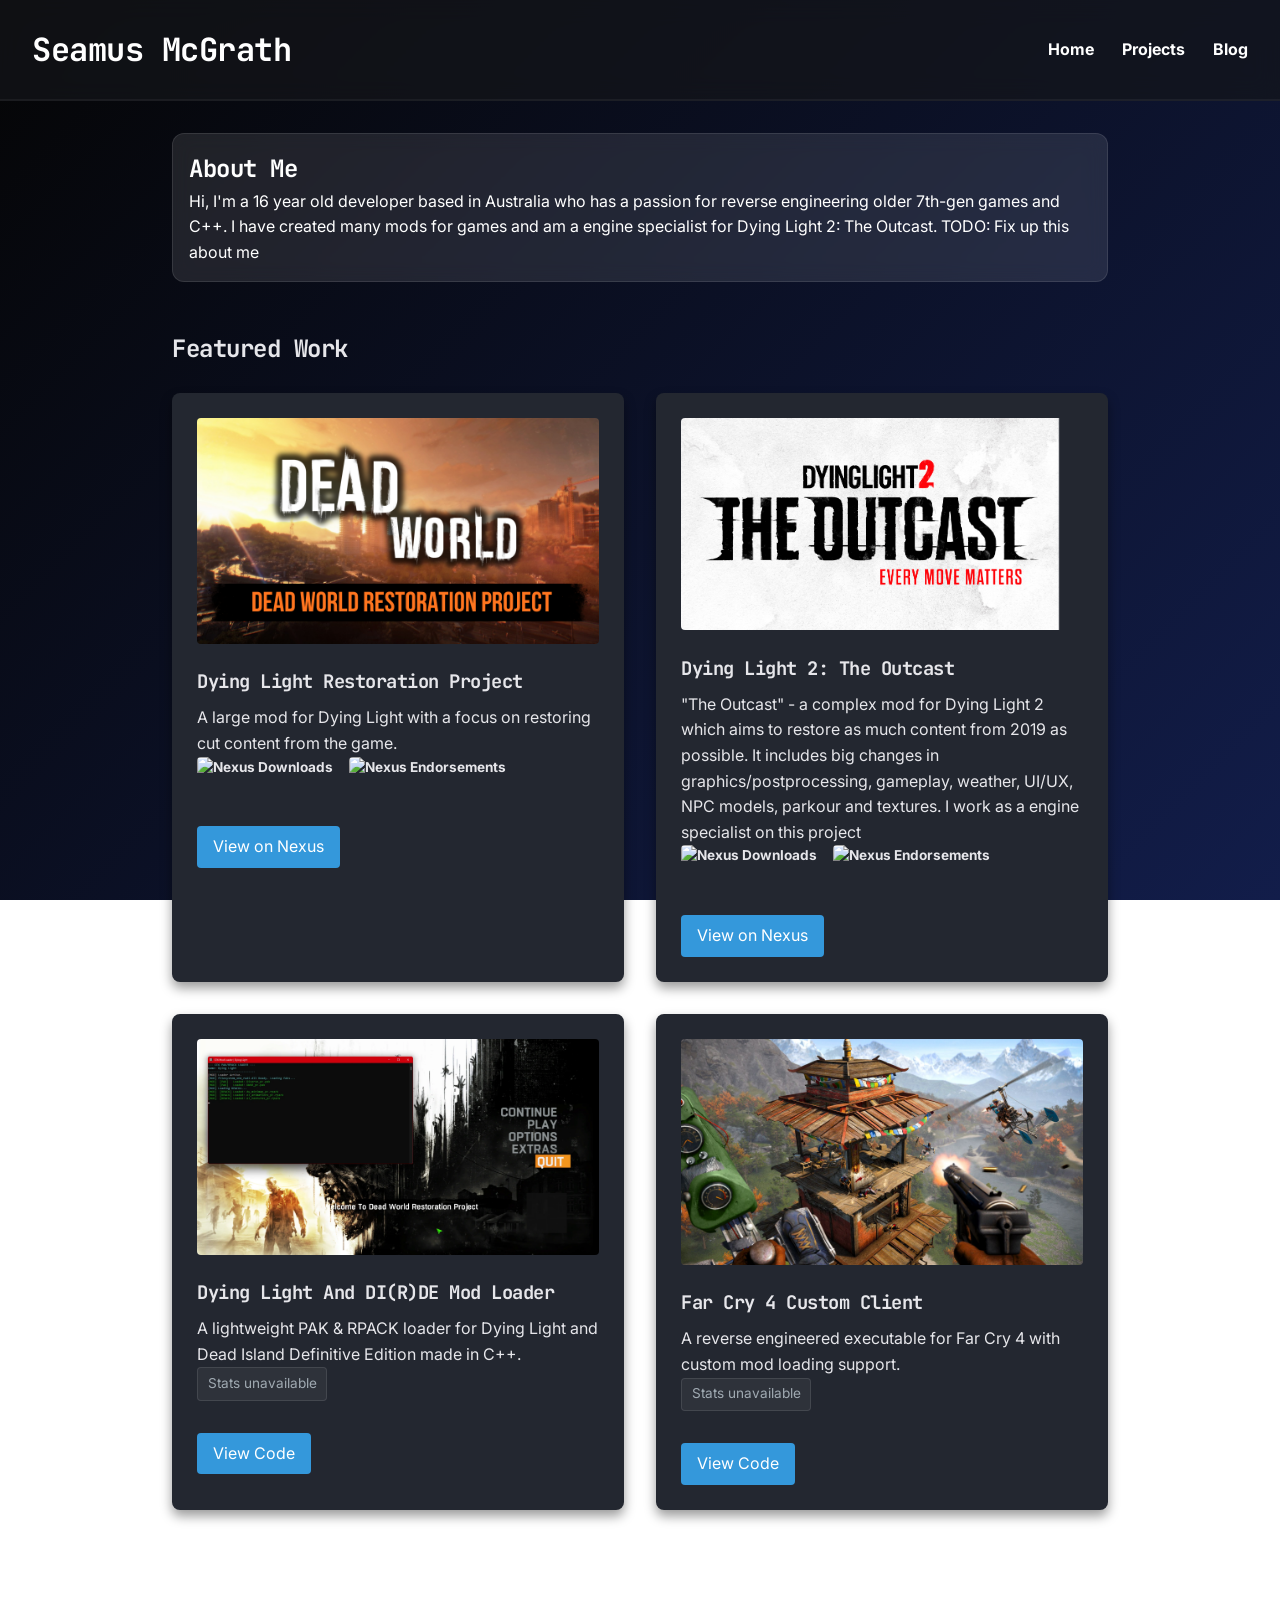
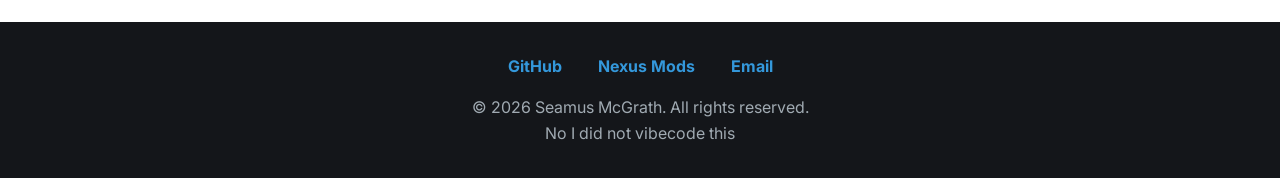
==== index.html @ ea570a6f "Add files via upload" ====
<!DOCTYPE html>
<html lang="en">
<head>
<meta property="og:title" content="Seamus McGrath">
<meta property="og:description" content="Portfolio of a C++ developer specializing in Xbox 360 era reverse engineering and 7th-gen game mods.">
<meta property="og:image" content="https://raw.githubusercontent.com/seamusduncmcgrath/seamusduncmcgrath.github.io/images/favicon.png">
<meta property="og:url" content="https://seamusduncmcgrath.github.io/">
<meta name="theme-color" content="#b30000">
<link rel="preconnect" href="https://fonts.googleapis.com">
<link rel="preconnect" href="https://fonts.gstatic.com" crossorigin>
<link href="https://fonts.googleapis.com/css2?family=Inter:wght@400;600&family=JetBrains+Mono:wght@700&display=swap" rel="stylesheet">
<meta charset="UTF-8">
    <meta name="viewport" content="width=device-width, initial-scale=1.0">
    <title>Seamus McGrath</title>
    <link rel="icon" type="image/png" href="images/favicon1.png">
    <link rel="stylesheet" href="style.css">
</head>
<body>


    <header>
        <h1>Seamus McGrath</h1>
        <nav>
            <a href="index.html">Home</a>
            <a href="projects.html">Projects</a>
            <a href="blog.html">Blog</a>
        </nav>
    </header>

    <main>
        <section id="about" class="glass">
            <h2>About Me</h2>
            <p>Hi, I'm a 16 year old developer based in Australia who has a passion for reverse engineering older 7th-gen games and C++. I have created many mods for games and am a engine specialist for Dying Light 2: The Outcast. TODO: Fix up this about me</p>
        </section>

        <section id="featured-projects">
            <h2>Featured Work</h2>
            
            <div class="project-grid">
            
                <div class="project-tile">
                    <img src="images/dwlogo1.png" alt="Dying Light Restoration Project Logo">
                    <h3>Dying Light Restoration Project</h3>
                    <p>A large mod for Dying Light with a focus on restoring cut content from the game.</p>
                    <div class="repo-stats">
                    <img src="https://img.shields.io/badge/Downloads-885-1a1d24?style=for-the-badge&labelColor=232730&logo=nexusmods" alt="Nexus Downloads">
                    <img src="https://img.shields.io/badge/Endorsements-17-1a1d24?style=for-the-badge&labelColor=232730&logo=nexusmods" alt="Nexus Endorsements">
                    </div>
                    <a href="https://www.nexusmods.com/dyinglight/mods/1419">View on Nexus</a>
                </div>

                <div class="project-tile">
                    <img src="images/outcast.png" alt="outcast">
                    <h3>Dying Light 2: The Outcast</h3>
                    <p>"The Outcast" - a complex mod for Dying Light 2 which aims to restore as much content from 2019 as possible. It includes big changes in graphics/postprocessing, gameplay, weather, UI/UX, NPC models, parkour and textures. I work as a engine specialist on this project</p>
                    <div class="repo-stats">
                    <img src="https://img.shields.io/badge/Downloads-16,972-1a1d24?style=for-the-badge&labelColor=232730&logo=nexusmods" alt="Nexus Downloads">
                    <img src="https://img.shields.io/badge/Endorsements-143-1a1d24?style=for-the-badge&labelColor=232730&logo=nexusmods" alt="Nexus Endorsements">
                    </div>
                    <a href="https://www.nexusmods.com/dyinglight/mods/14">View on Nexus</a>
                </div>

                <div class="project-tile" data-repo="seamusduncmcgrath/CE6-PAK-Loader">
                    <img src="images/1449-1770092892-1160486613.webp" alt="Dying Light Mod Tool Logo">
                    <h3>Dying Light And DI(R)DE Mod Loader</h3>
                    <p>A lightweight PAK & RPACK loader for Dying Light and Dead Island Definitive Edition made in C++.</p>
                    <div class="repo-stats"></div> 
                    <a href="https://github.com/seamusduncmcgrath/CE6-PAK-Loader">View Code</a>
                </div>

                <div class="project-tile" data-repo="seamusduncmcgrath/Far-Cry4-Custom-Client">
                    <img src="images/FC4.jpg" alt="FC4">
                    <h3>Far Cry 4 Custom Client</h3>
                    <p>A reverse engineered executable for Far Cry 4 with custom mod loading support.</p>
                    <div class="repo-stats"></div> 
                    <a href="https://github.com/seamusduncmcgrath/Far-Cry4-Custom-Client">View Code</a>
                </div>

            </div> </section>
    </main>

<footer>
        <div class="footer-links">
            <a href="https://github.com/seamusduncmcgrath" target="_blank">GitHub</a>
            <a href="https://www.nexusmods.com/profile/GetRektBub" target="_blank">Nexus Mods</a>
            <a href="mailto:seamus.dunc.mcgrath@gmail.com">Email</a>
        </div>
        <p>&copy; 2026 Seamus McGrath. All rights reserved.</p>
        <p>No I did not vibecode this</p>
    </footer>

<script src="script.js"></script>
</body>
</html>
---- style.css ----
/* 1. GLOBAL RESET */
/* This removes the browser's default ugly spacing so we have full control */
* {
    margin: 0;
    padding: 0;
    box-sizing: border-box;
}

html {
    scroll-behavior: smooth;
}

body {
    font-family: 'Inter';
    background: linear-gradient(135deg, #050505, #121d4a);
    background-attachment: fixed;
    min-height: 100vh;
    color: #e6e6ea; /* Off-white for comfortable reading */
    line-height: 1.6;
}

/* 2. HEADER & NAVIGATION */
header {
    background: rgba(20, 22, 26, 0.7);
    backdrop-filter: blur(12px); /* The glass effect */
    -webkit-backdrop-filter: blur(12px); /* For Safari compatibility */
    border-bottom: 2px solid rgba(255, 255, 255, 0.05);
    color: white;
    padding: 1.5rem 2rem;
    display: flex; 
    justify-content: space-between; 
    align-items: center;
}

h1, h2, h3 {
    /* Uses the coding font for titles to give a tech vibe */
    font-family: 'JetBrains Mono', monospace;
    letter-spacing: -0.5px; /* Pulls the letters slightly closer together */
}

nav a {
    color: white;
    text-decoration: none; /* Removes the default blue underline */
    margin-left: 1.5rem;
    font-weight: bold;
    transition: color 0.3s ease; /* Makes hover effects smooth */
}

nav a:hover {
    color: #3498db; /* Changes color when you hover your mouse */
}

/* 3. MAIN CONTENT SPACING */
main {
    padding: 2rem;
    max-width: 1000px; /* Prevents the site from stretching too wide on massive monitors */
    margin: 0 auto; /* Centers the main content block */
}

section {
    margin-bottom: 3rem;
}

/* THE GRID CONTAINER */
.project-grid {
    display: grid;
    /* This tells it to make columns that are at least 300px wide, but stretch to fill space if needed. */
    grid-template-columns: repeat(auto-fit, minmax(300px, 1fr)); 
    gap: 2rem; /* Adds space between the cards so they don't touch */
    margin-top: 1.5rem;
}

/* Remove the margin-top and max-width from your existing .project-tile since the Grid handles it now */
.project-tile {
    background-color: #232730; /* Lighter slate to stand out from the background */
    border: 1px solid transparent;
    border-radius: 8px;
    padding: 1.5rem;
    box-shadow: 0 6px 12px rgba(0, 0, 0, 0.4); /* Stronger, darker shadow */
    transition: transform 0.2s ease; /* We will use this for a cool hover effect! */
}
 
/* Let's add a hover effect so the card lifts up when you mouse over it */
.project-tile:hover {
    transform: translateY(-5px);
    box-shadow: 0 8px 20px rgba(52, 152, 219, 0.2); /* Subtle blue glow */
    border: 1px solid rgba(52, 152, 219, 0.3); /* Subtle blue border */
}

.project-tile img {
    max-width: 100%; /* Ensures the art never spills out of the card */
    border-radius: 4px;
    margin-bottom: 1rem;
}

.project-tile h3 {
    margin-bottom: 0.5rem;
}

.project-tile a {
    display: inline-block;
    margin-top: 1rem;
    background-color: #3498db;
    color: white;
    padding: 0.5rem 1rem;
    text-decoration: none;
    border-radius: 4px;
}

.project-tile a:hover {
    background-color: #2980b9;
}

.glass {
    background: rgba(255, 255, 255, 0.1);
    border: 1px solid rgba(255, 255, 255, 0.1);
    backdrop-filter: blur(10px);
    -webkit-backdrop-filter: blur(10px);
    color: white;
    padding: 1rem;
    border-radius: 12px;
}

/* 5. FOOTER */
footer {
    text-align: center;
    padding: 2rem;
    background-color: #14161a; /* Matches the header */
    color: #a0aab2; /* Dimmer text for the footer */
    margin-top: 2rem;
}

.footer-links {
    margin-bottom: 1rem;
}

.footer-links a {
    color: #3498db;
    text-decoration: none;
    margin: 0 1rem;
    font-weight: bold;
    transition: color 0.3s ease;
}

.footer-links a:hover {
    color: #e6e6ea;
}

/* 6. BLOG FEED */
.blog-feed {
    margin-top: 2rem;
    display: flex;
    flex-direction: column; /* Stacks the posts vertically */
    gap: 1.5rem;
}

.blog-post {
    background-color: #232730; /* Matches your project tiles */
    border-radius: 8px;
    padding: 2rem;
    box-shadow: 0 6px 12px rgba(0, 0, 0, 0.4);
    transition: transform 0.2s ease;
}

.blog-post:hover {
    transform: translateX(5px); /* Slides slightly to the right instead of up! */
}

.blog-post .date {
    color: #3498db;
    font-size: 0.9rem;
    font-weight: bold;
    text-transform: uppercase;
    letter-spacing: 1px;
}

.blog-post h3 {
    margin: 0.5rem 0 1rem 0;
    font-size: 1.5rem;
}

.blog-post a {
    display: inline-block;
    margin-top: 1rem;
    color: #3498db;
    text-decoration: none;
    font-weight: bold;
}

.blog-post a:hover {
    color: #e6e6ea;
}

/* 8. ARTICLE REPOSITORY BUTTON */
.repo-button {
    display: inline-block;
    margin-top: 2rem;
    background-color: #3498db;
    color: white;
    padding: 0.75rem 1.5rem;
    text-decoration: none;
    border-radius: 4px;
    font-weight: bold;
    transition: background-color 0.3s ease;
}

.repo-button:hover {
    background-color: #2980b9;
}

.repo-stats {
    display: flex;
    gap: 1rem; /* Spaces out the stars and forks */
    margin-bottom: 1rem;
    font-size: 0.85rem;
    font-weight: bold;
}

.stat {
    background: rgba(255, 255, 255, 0.05); /* Subtle dark container */
    padding: 0.3rem 0.6rem;
    border-radius: 4px;
    border: 1px solid rgba(255, 255, 255, 0.1);
    color: #3498db; /* Ties into your existing accent color */
    display: flex;
    align-items: center;
    gap: 0.3rem;
}

.stat-error {
    color: #a0aab2;
    font-weight: normal;
}


/* If the screen is 768px wide or smaller (typical tablet/phone size)... */
@media (max-width: 768px) {
    
    /* 1. Stack the header vertically instead of side-by-side */
    header {
        flex-direction: column;
        text-align: center;
        padding: 1rem;
    }

    /* 2. Add some space above the links so they don't touch your name */
    nav {
        margin-top: 1rem;
    }

    /* 3. Space out the links evenly */
    nav a {
        margin: 0 0.5rem; /* Removes left margin, adds equal space on both sides */
    }

    /* 4. Shrink the empty space on the sides of the main content */
    main {
        padding: 1rem;
    }

    /* 5. Adjust the blog post padding so it isn't too cramped */
    .blog-post {
        padding: 1.5rem;
    }




}
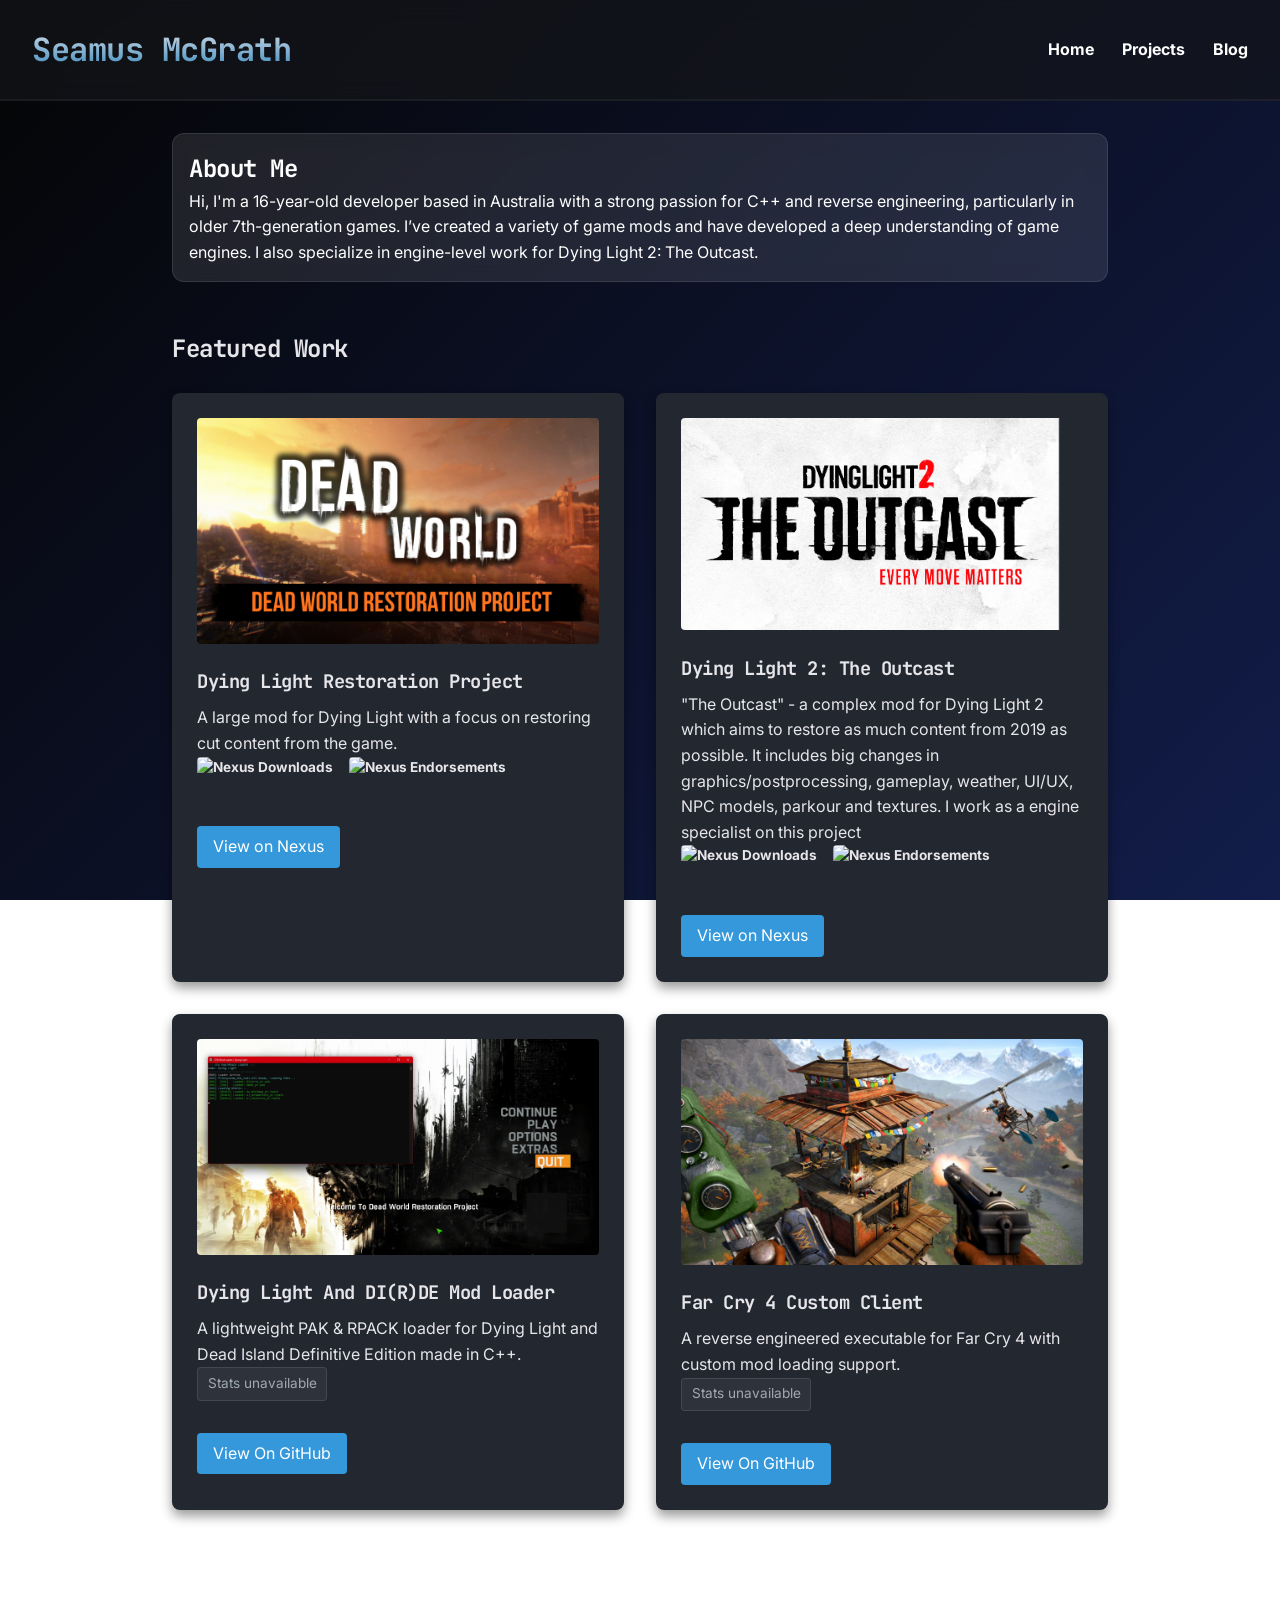
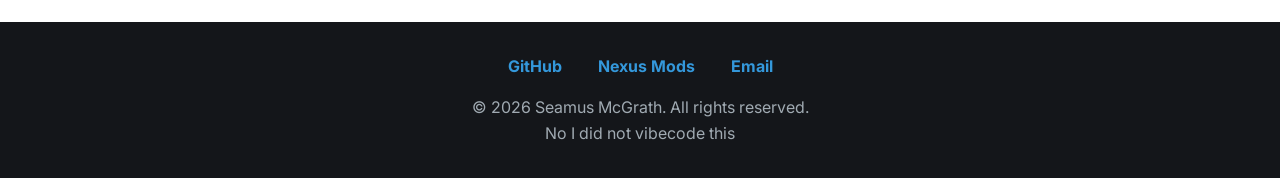
==== commit 4d0c5f37: "Add files via upload" ====
--- a/index.html
+++ b/index.html
@@ -12,7 +12,7 @@
 <meta charset="UTF-8">
     <meta name="viewport" content="width=device-width, initial-scale=1.0">
     <title>Seamus McGrath</title>
-    <link rel="icon" type="image/png" href="images/favicon1.png">
+    <link rel="icon" type="image/png" href="images/favicon.png">
     <link rel="stylesheet" href="style.css">
 </head>
 <body>
@@ -30,7 +30,7 @@
     <main>
         <section id="about" class="glass">
             <h2>About Me</h2>
-            <p>Hi, I'm a 16 year old developer based in Australia who has a passion for reverse engineering older 7th-gen games and C++. I have created many mods for games and am a engine specialist for Dying Light 2: The Outcast. TODO: Fix up this about me</p>
+            <p>Hi, I'm a 16-year-old developer based in Australia with a strong passion for C++ and reverse engineering, particularly in older 7th-generation games. I’ve created a variety of game mods and have developed a deep understanding of game engines. I also specialize in engine-level work for Dying Light 2: The Outcast.</p>
         </section>
 
         <section id="featured-projects">
@@ -65,7 +65,7 @@
                     <h3>Dying Light And DI(R)DE Mod Loader</h3>
                     <p>A lightweight PAK & RPACK loader for Dying Light and Dead Island Definitive Edition made in C++.</p>
                     <div class="repo-stats"></div> 
-                    <a href="https://github.com/seamusduncmcgrath/CE6-PAK-Loader">View Code</a>
+                    <a href="https://github.com/seamusduncmcgrath/CE6-PAK-Loader">View On GitHub</a>
                 </div>
 
                 <div class="project-tile" data-repo="seamusduncmcgrath/Far-Cry4-Custom-Client">
@@ -73,7 +73,7 @@
                     <h3>Far Cry 4 Custom Client</h3>
                     <p>A reverse engineered executable for Far Cry 4 with custom mod loading support.</p>
                     <div class="repo-stats"></div> 
-                    <a href="https://github.com/seamusduncmcgrath/Far-Cry4-Custom-Client">View Code</a>
+                    <a href="https://github.com/seamusduncmcgrath/Far-Cry4-Custom-Client">View On GitHub</a>
                 </div>
 
             </div> </section>
--- a/style.css
+++ b/style.css
@@ -32,7 +32,17 @@
     align-items: center;
 }
 
-h1, h2, h3 {
+h1 {
+    font-family: 'JetBrains Mono', monospace;
+    letter-spacing: -0.5px;
+    background: linear-gradient(0deg, #2980b9, #e6e6ea);
+    background-clip: text;
+    -webkit-background-clip: text;
+    color: transparent;
+    -webkit-text-fill-color: transparent;
+}
+
+h2, h3 {
     /* Uses the coding font for titles to give a tech vibe */
     font-family: 'JetBrains Mono', monospace;
     letter-spacing: -0.5px; /* Pulls the letters slightly closer together */
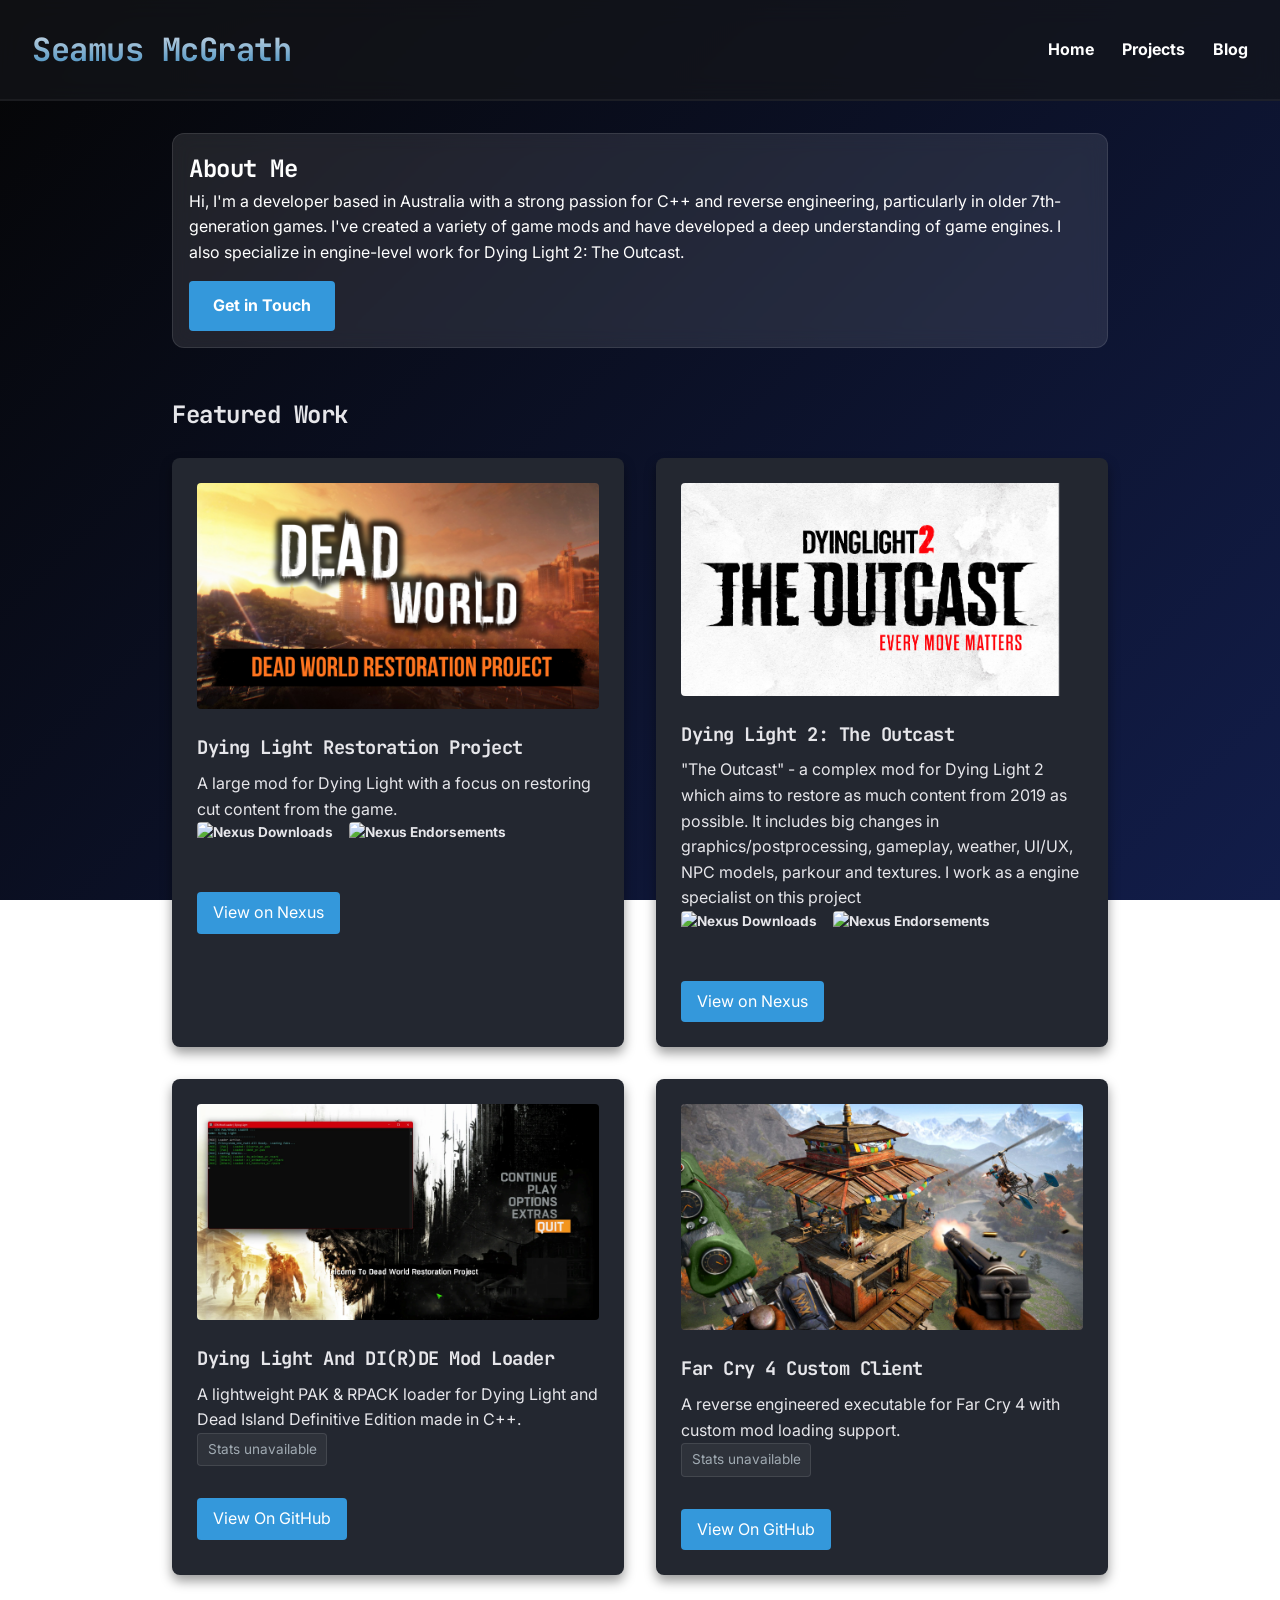
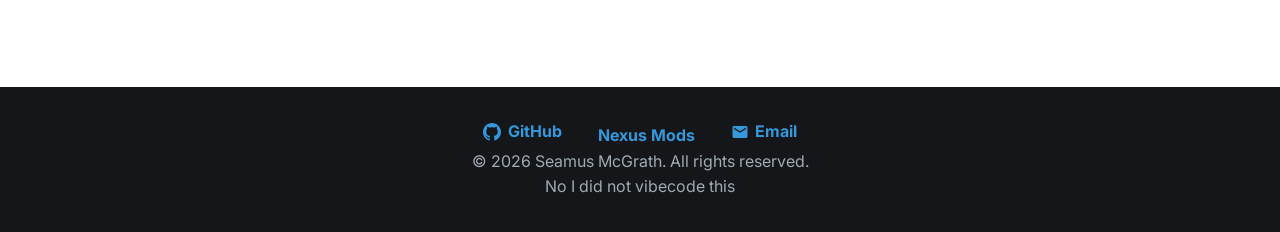
==== commit 1898a7dc: "Add files via upload" ====
--- a/index.html
+++ b/index.html
@@ -30,7 +30,8 @@
     <main>
         <section id="about" class="glass">
             <h2>About Me</h2>
-            <p>Hi, I'm a 16-year-old developer based in Australia with a strong passion for C++ and reverse engineering, particularly in older 7th-generation games. I’ve created a variety of game mods and have developed a deep understanding of game engines. I also specialize in engine-level work for Dying Light 2: The Outcast.</p>
+            <p>Hi, I'm a developer based in Australia with a strong passion for C++ and reverse engineering, particularly in older 7th-generation games. I've created a variety of game mods and have developed a deep understanding of game engines. I also specialize in engine-level work for Dying Light 2: The Outcast.</p>
+            <a href="#contact" class="repo-button" style="margin-top: 1rem;">Get in Touch</a>
         </section>
 
         <section id="featured-projects">
@@ -79,15 +80,27 @@
             </div> </section>
     </main>
 
-<footer>
-        <div class="footer-links">
-            <a href="https://github.com/seamusduncmcgrath" target="_blank">GitHub</a>
-            <a href="https://www.nexusmods.com/profile/GetRektBub" target="_blank">Nexus Mods</a>
-            <a href="mailto:seamus.dunc.mcgrath@gmail.com">Email</a>
-        </div>
-        <p>&copy; 2026 Seamus McGrath. All rights reserved.</p>
-        <p>No I did not vibecode this</p>
-    </footer>
+<footer id="contact">
+    <div class="footer-links">
+<div class="footer-links">
+    <a href="https://github.com/seamusduncmcgrath" target="_blank">
+        <svg viewBox="0 0 24 24" width="18" height="18" fill="currentColor"><path d="M12 0c-6.626 0-12 5.373-12 12 0 5.302 3.438 9.8 8.207 11.387.599.111.793-.261.793-.577v-2.234c-3.338.726-4.033-1.416-4.033-1.416-.546-1.387-1.333-1.756-1.333-1.756-1.089-.745.083-.729.083-.729 1.205.084 1.839 1.237 1.839 1.237 1.07 1.834 2.807 1.304 3.492.997.107-.775.418-1.305.762-1.604-2.665-.305-5.467-1.334-5.467-5.931 0-1.311.469-2.381 1.236-3.221-.124-.303-.535-1.524.117-3.176 0 0 1.008-.322 3.301 1.23.957-.266 1.983-.399 3.003-.404 1.02.005 2.047.138 3.006.404 2.291-1.552 3.297-1.23 3.297-1.23.653 1.653.242 2.874.118 3.176.77.84 1.235 1.911 1.235 3.221 0 4.609-2.807 5.624-5.479 5.921.43.372.823 1.102.823 2.222v3.293c0 .319.192.694.801.576 4.765-1.589 8.199-6.086 8.199-11.386 0-6.627-5.373-12-12-12z"/></svg>
+        GitHub
+    </a>
+    
+    <a href="https://www.nexusmods.com/profile/GetRektBub" target="_blank">
+        Nexus Mods
+    </a>
+    
+    <a href="mailto:seamus.dunc.mcgrath@gmail.com">
+        <svg viewBox="0 0 24 24" width="18" height="18" fill="currentColor"><path d="M20 4H4c-1.1 0-1.99.9-1.99 2L2 18c0 1.1.9 2 2 2h16c1.1 0 2-.9 2-2V6c0-1.1-.9-2-2-2zm0 4l-8 5-8-5V6l8 5 8-5v2z"/></svg>
+        Email
+    </a>
+</div>
+    </div>
+    <p>&copy; 2026 Seamus McGrath. All rights reserved.</p>
+    <p>No I did not vibecode this</p>
+</footer>
 
 <script src="script.js"></script>
 </body>
--- a/style.css
+++ b/style.css
@@ -140,8 +140,15 @@
     margin-top: 2rem;
 }
 
-.footer-links {
-    margin-bottom: 1rem;
+.footer-links a {
+    display: inline-flex;      /* Puts the icon and text side-by-side */
+    align-items: center;       /* Centers them vertically */
+    gap: 0.4rem;               /* Adds a tiny gap between the icon and the text */
+    color: #3498db;            /* Your default link color */
+    text-decoration: none;
+    margin: 0 1rem;
+    font-weight: bold;
+    transition: color 0.3s ease;
 }
 
 .footer-links a {
@@ -242,6 +249,24 @@
     font-weight: normal;
 }
 
+/* Custom Scrollbar */
+::-webkit-scrollbar {
+    width: 10px;
+}
+
+::-webkit-scrollbar-track {
+    background: #14161a; /* Matches your header/footer */
+}
+
+::-webkit-scrollbar-thumb {
+    background: #232730; /* Matches your project cards */
+    border-radius: 5px;
+}
+
+::-webkit-scrollbar-thumb:hover {
+    background: #3498db; /* Your blood red accent color! */
+}
+
 
 /* If the screen is 768px wide or smaller (typical tablet/phone size)... */
 @media (max-width: 768px) {
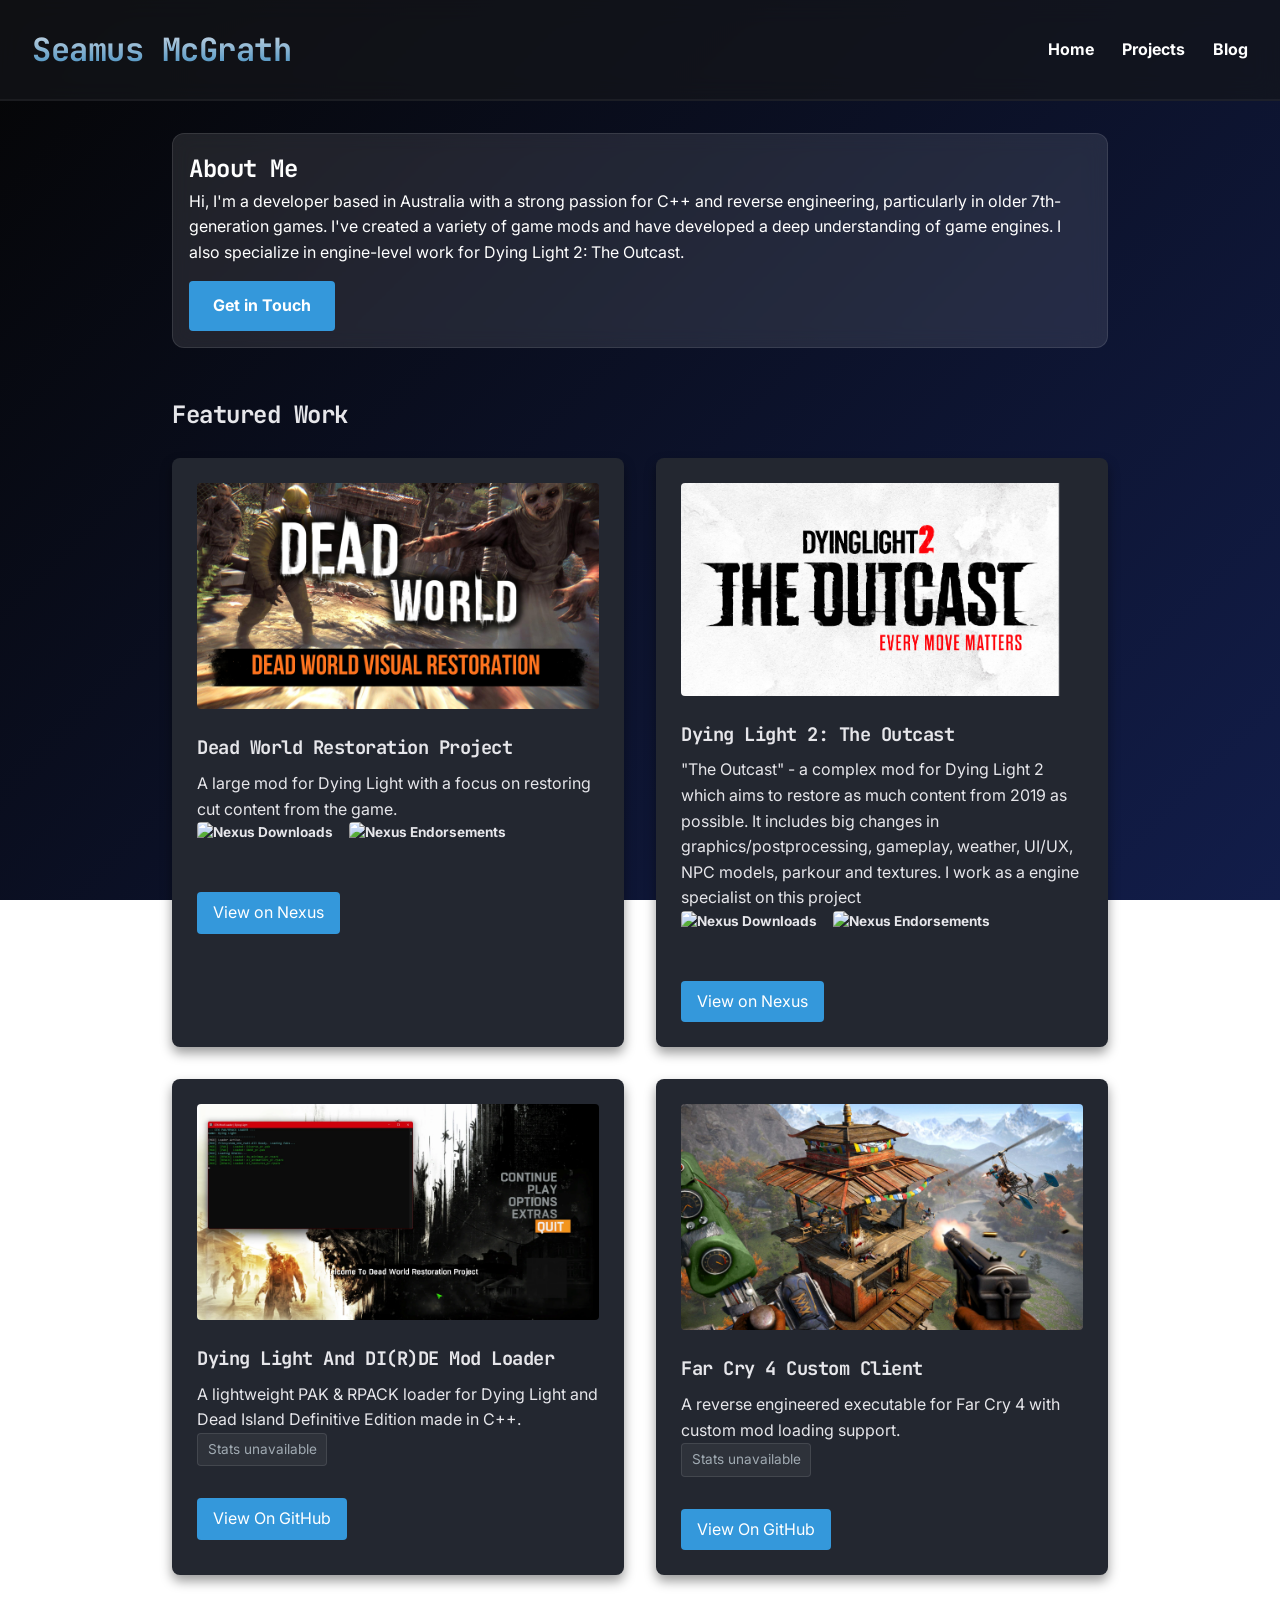
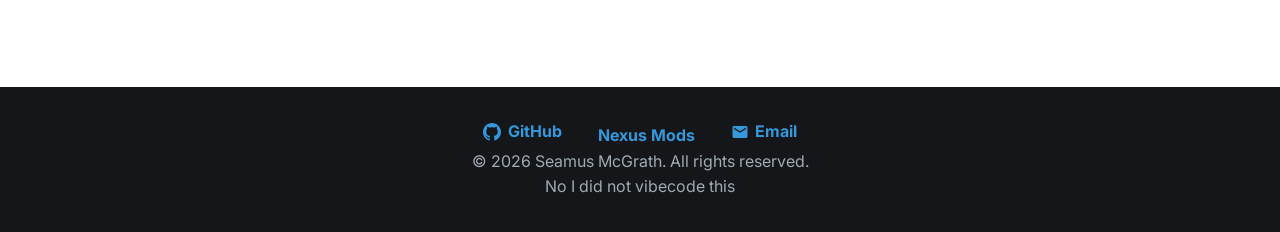
==== commit 914d326e: "Add files via upload" ====
--- a/index.html
+++ b/index.html
@@ -40,8 +40,8 @@
             <div class="project-grid">
             
                 <div class="project-tile">
-                    <img src="images/dwlogo1.png" alt="Dying Light Restoration Project Logo">
-                    <h3>Dying Light Restoration Project</h3>
+                    <img src="images/dl-art.jpg" alt="Dying Light Restoration Project Logo">
+                    <h3>Dead World Restoration Project</h3>
                     <p>A large mod for Dying Light with a focus on restoring cut content from the game.</p>
                     <div class="repo-stats">
                     <img src="https://img.shields.io/badge/Downloads-885-1a1d24?style=for-the-badge&labelColor=232730&logo=nexusmods" alt="Nexus Downloads">
@@ -87,11 +87,9 @@
         <svg viewBox="0 0 24 24" width="18" height="18" fill="currentColor"><path d="M12 0c-6.626 0-12 5.373-12 12 0 5.302 3.438 9.8 8.207 11.387.599.111.793-.261.793-.577v-2.234c-3.338.726-4.033-1.416-4.033-1.416-.546-1.387-1.333-1.756-1.333-1.756-1.089-.745.083-.729.083-.729 1.205.084 1.839 1.237 1.839 1.237 1.07 1.834 2.807 1.304 3.492.997.107-.775.418-1.305.762-1.604-2.665-.305-5.467-1.334-5.467-5.931 0-1.311.469-2.381 1.236-3.221-.124-.303-.535-1.524.117-3.176 0 0 1.008-.322 3.301 1.23.957-.266 1.983-.399 3.003-.404 1.02.005 2.047.138 3.006.404 2.291-1.552 3.297-1.23 3.297-1.23.653 1.653.242 2.874.118 3.176.77.84 1.235 1.911 1.235 3.221 0 4.609-2.807 5.624-5.479 5.921.43.372.823 1.102.823 2.222v3.293c0 .319.192.694.801.576 4.765-1.589 8.199-6.086 8.199-11.386 0-6.627-5.373-12-12-12z"/></svg>
         GitHub
     </a>
-    
     <a href="https://www.nexusmods.com/profile/GetRektBub" target="_blank">
         Nexus Mods
     </a>
-    
     <a href="mailto:seamus.dunc.mcgrath@gmail.com">
         <svg viewBox="0 0 24 24" width="18" height="18" fill="currentColor"><path d="M20 4H4c-1.1 0-1.99.9-1.99 2L2 18c0 1.1.9 2 2 2h16c1.1 0 2-.9 2-2V6c0-1.1-.9-2-2-2zm0 4l-8 5-8-5V6l8 5 8-5v2z"/></svg>
         Email
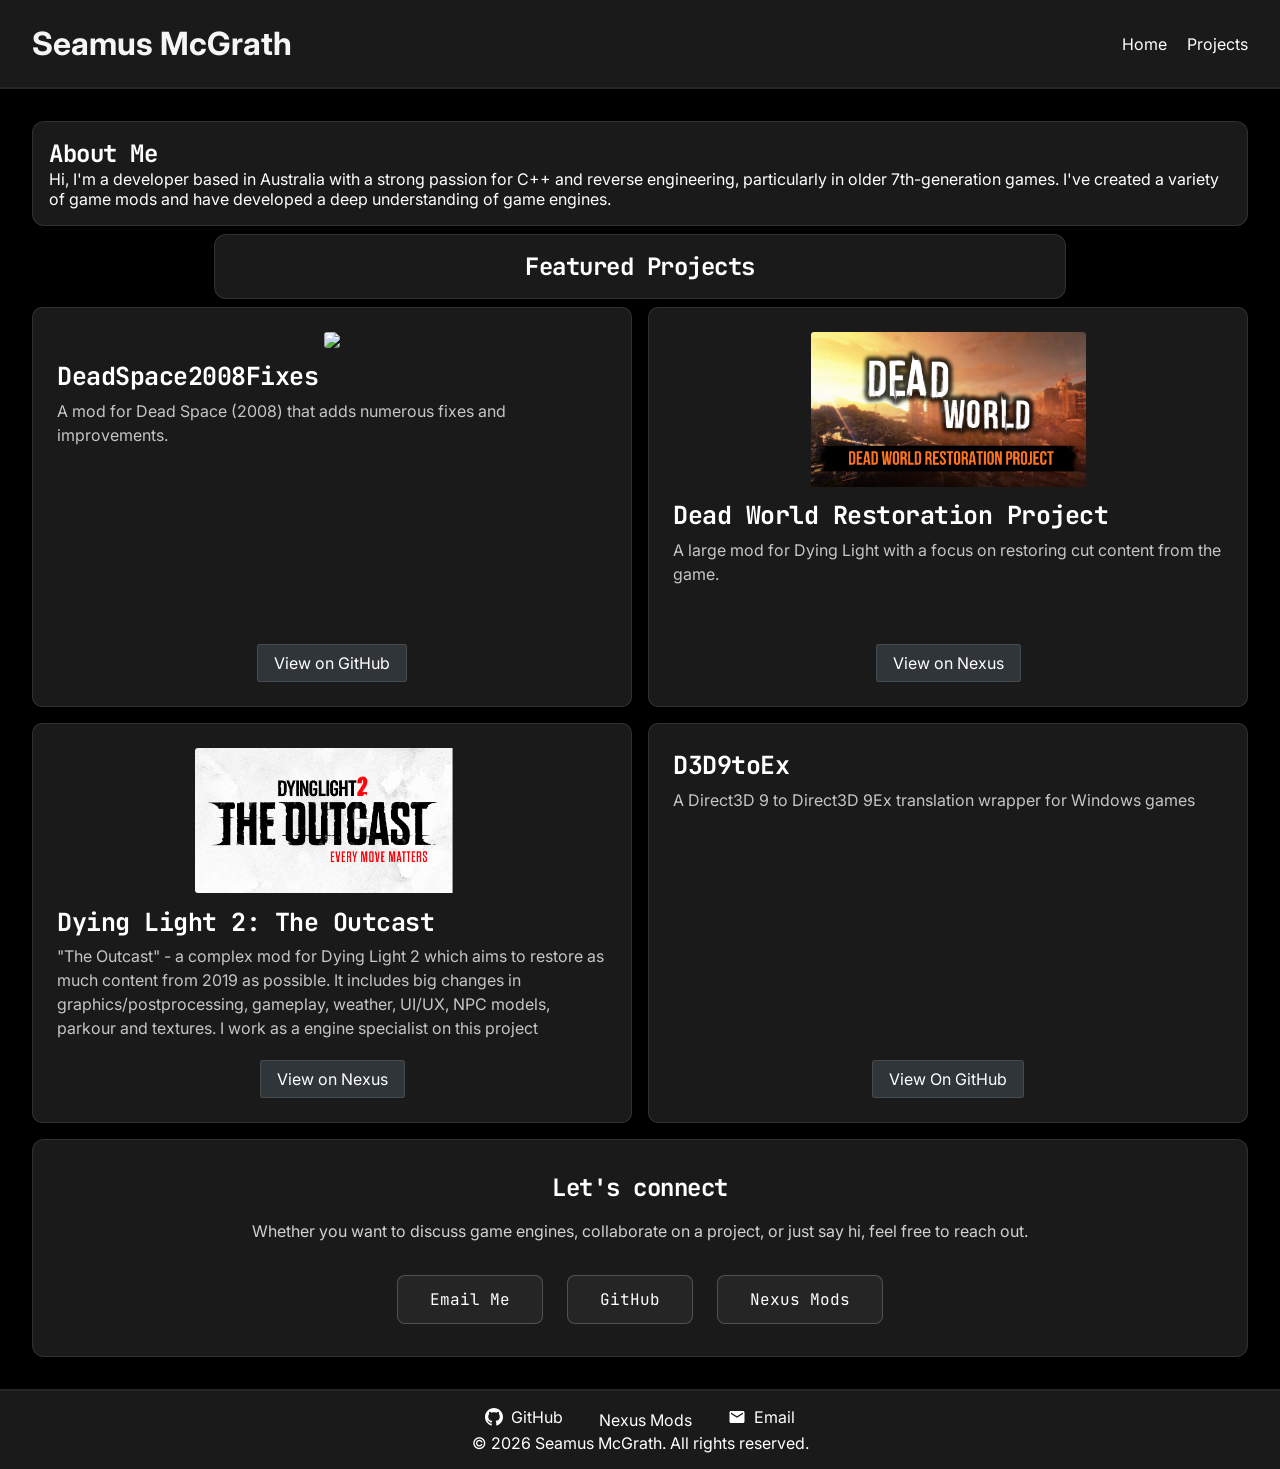
==== commit 710e5da1: "Add files via upload" ====
--- a/index.html
+++ b/index.html
@@ -1,9 +1,6 @@
 <!DOCTYPE html>
 <html lang="en">
 <head>
-<meta property="og:title" content="Seamus McGrath">
-<meta property="og:description" content="Portfolio of a C++ developer specializing in Xbox 360 era reverse engineering and 7th-gen game mods.">
-<meta property="og:image" content="https://raw.githubusercontent.com/seamusduncmcgrath/seamusduncmcgrath.github.io/images/favicon.png">
 <meta property="og:url" content="https://seamusduncmcgrath.github.io/">
 <meta name="theme-color" content="#b30000">
 <link rel="preconnect" href="https://fonts.googleapis.com">
@@ -11,95 +8,79 @@
 <link href="https://fonts.googleapis.com/css2?family=Inter:wght@400;600&family=JetBrains+Mono:wght@700&display=swap" rel="stylesheet">
 <meta charset="UTF-8">
     <meta name="viewport" content="width=device-width, initial-scale=1.0">
-    <title>Seamus McGrath</title>
-    <link rel="icon" type="image/png" href="images/favicon.png">
     <link rel="stylesheet" href="style.css">
 </head>
+
 <body>
-
-
     <header>
         <h1>Seamus McGrath</h1>
         <nav>
             <a href="index.html">Home</a>
             <a href="projects.html">Projects</a>
-            <a href="blog.html">Blog</a>
         </nav>
     </header>
 
     <main>
         <section id="about" class="glass">
             <h2>About Me</h2>
-            <p>Hi, I'm a developer based in Australia with a strong passion for C++ and reverse engineering, particularly in older 7th-generation games. I've created a variety of game mods and have developed a deep understanding of game engines. I also specialize in engine-level work for Dying Light 2: The Outcast.</p>
-            <a href="#contact" class="repo-button" style="margin-top: 1rem;">Get in Touch</a>
+            <p>Hi, I'm a developer based in Australia with a strong passion for C++ and reverse engineering, particularly in older 7th-generation games. I've created a variety of game mods and have developed a deep understanding of game engines.</p>
         </section>
 
-        <section id="featured-projects">
-            <h2>Featured Work</h2>
-            
-            <div class="project-grid">
-            
-                <div class="project-tile">
-                    <img src="images/dl-art.jpg" alt="Dying Light Restoration Project Logo">
-                    <h3>Dead World Restoration Project</h3>
-                    <p>A large mod for Dying Light with a focus on restoring cut content from the game.</p>
-                    <div class="repo-stats">
-                    <img src="https://img.shields.io/badge/Downloads-885-1a1d24?style=for-the-badge&labelColor=232730&logo=nexusmods" alt="Nexus Downloads">
-                    <img src="https://img.shields.io/badge/Endorsements-17-1a1d24?style=for-the-badge&labelColor=232730&logo=nexusmods" alt="Nexus Endorsements">
-                    </div>
-                    <a href="https://www.nexusmods.com/dyinglight/mods/1419">View on Nexus</a>
-                </div>
+        <div id="featured" class="glass">
+            <h2>Featured Projects</h2>
+        </div>
 
-                <div class="project-tile">
-                    <img src="images/outcast.png" alt="outcast">
-                    <h3>Dying Light 2: The Outcast</h3>
-                    <p>"The Outcast" - a complex mod for Dying Light 2 which aims to restore as much content from 2019 as possible. It includes big changes in graphics/postprocessing, gameplay, weather, UI/UX, NPC models, parkour and textures. I work as a engine specialist on this project</p>
-                    <div class="repo-stats">
-                    <img src="https://img.shields.io/badge/Downloads-16,972-1a1d24?style=for-the-badge&labelColor=232730&logo=nexusmods" alt="Nexus Downloads">
-                    <img src="https://img.shields.io/badge/Endorsements-143-1a1d24?style=for-the-badge&labelColor=232730&logo=nexusmods" alt="Nexus Endorsements">
-                    </div>
-                    <a href="https://www.nexusmods.com/dyinglight/mods/14">View on Nexus</a>
-                </div>
+        <div class="project-grid">
+            <div class="project-card">
+                <img src="https://shared.akamai.steamstatic.com/store_item_assets/steam/apps/17470/header.jpg?t=1777495169">
+                <h2>DeadSpace2008Fixes</h2>
+                <p>A mod for Dead Space (2008) that adds numerous fixes and improvements.</p>
+                <a href="https://www.nexusmods.com/dyinglight/mods/1419">View on GitHub</a>
+            </div>
+                <div class="project-card">
+                <img src="images/dwlogo1.png">
+                <h2>Dead World Restoration Project</h2>
+                <p>A large mod for Dying Light with a focus on restoring cut content from the game.</p>
+                <a href="https://www.nexusmods.com/dyinglight/mods/1419">View on Nexus</a>
+            </div>
+                <div class="project-card">
+                <img src="images/outcast.png">
+                <h2>Dying Light 2: The Outcast</h2>
+                <p>"The Outcast" - a complex mod for Dying Light 2 which aims to restore as much content from 2019 as possible. It includes big changes in graphics/postprocessing, gameplay, weather, UI/UX, NPC models, parkour and textures. I work as a engine specialist on this project</p>
+                <a href="https://www.nexusmods.com/dyinglight/mods/1419">View on Nexus</a>
+            </div>
+                <div class="project-card">
+                <h2>D3D9toEx</h2>
+                <p>A Direct3D 9 to Direct3D 9Ex translation wrapper for Windows games</p>
+                <a href="https://github.com/seamusduncmcgrath/DX9toEx">View On GitHub</a>
+            </div>
+        </div>
 
-                <div class="project-tile" data-repo="seamusduncmcgrath/CE6-PAK-Loader">
-                    <img src="images/1449-1770092892-1160486613.webp" alt="Dying Light Mod Tool Logo">
-                    <h3>Dying Light And DI(R)DE Mod Loader</h3>
-                    <p>A lightweight PAK & RPACK loader for Dying Light and Dead Island Definitive Edition made in C++.</p>
-                    <div class="repo-stats"></div> 
-                    <a href="https://github.com/seamusduncmcgrath/CE6-PAK-Loader">View On GitHub</a>
-                </div>
-
-                <div class="project-tile" data-repo="seamusduncmcgrath/Far-Cry4-Custom-Client">
-                    <img src="images/FC4.jpg" alt="FC4">
-                    <h3>Far Cry 4 Custom Client</h3>
-                    <p>A reverse engineered executable for Far Cry 4 with custom mod loading support.</p>
-                    <div class="repo-stats"></div> 
-                    <a href="https://github.com/seamusduncmcgrath/Far-Cry4-Custom-Client">View On GitHub</a>
-                </div>
-
-            </div> </section>
+        <div class="contact glass">
+            <h2>Let's connect</h2>
+            <p>Whether you want to discuss game engines, collaborate on a project, or just say hi, feel free to reach out.</p>
+            <div class="contact-links">
+                <a href="mailto:seamus.dunc.mcgrath@gmail.com" class="btn">Email Me</a>
+                <a href="https://github.com/seamusduncmcgrath" target="_blank" class="btn">GitHub</a>
+                <a href="https://www.nexusmods.com/profile/GetRektBub" target="_blank" class="btn">Nexus Mods</a>
+            </div>
+        </div>
     </main>
 
-<footer id="contact">
-    <div class="footer-links">
-<div class="footer-links">
-    <a href="https://github.com/seamusduncmcgrath" target="_blank">
-        <svg viewBox="0 0 24 24" width="18" height="18" fill="currentColor"><path d="M12 0c-6.626 0-12 5.373-12 12 0 5.302 3.438 9.8 8.207 11.387.599.111.793-.261.793-.577v-2.234c-3.338.726-4.033-1.416-4.033-1.416-.546-1.387-1.333-1.756-1.333-1.756-1.089-.745.083-.729.083-.729 1.205.084 1.839 1.237 1.839 1.237 1.07 1.834 2.807 1.304 3.492.997.107-.775.418-1.305.762-1.604-2.665-.305-5.467-1.334-5.467-5.931 0-1.311.469-2.381 1.236-3.221-.124-.303-.535-1.524.117-3.176 0 0 1.008-.322 3.301 1.23.957-.266 1.983-.399 3.003-.404 1.02.005 2.047.138 3.006.404 2.291-1.552 3.297-1.23 3.297-1.23.653 1.653.242 2.874.118 3.176.77.84 1.235 1.911 1.235 3.221 0 4.609-2.807 5.624-5.479 5.921.43.372.823 1.102.823 2.222v3.293c0 .319.192.694.801.576 4.765-1.589 8.199-6.086 8.199-11.386 0-6.627-5.373-12-12-12z"/></svg>
-        GitHub
-    </a>
-    <a href="https://www.nexusmods.com/profile/GetRektBub" target="_blank">
-        Nexus Mods
-    </a>
-    <a href="mailto:seamus.dunc.mcgrath@gmail.com">
-        <svg viewBox="0 0 24 24" width="18" height="18" fill="currentColor"><path d="M20 4H4c-1.1 0-1.99.9-1.99 2L2 18c0 1.1.9 2 2 2h16c1.1 0 2-.9 2-2V6c0-1.1-.9-2-2-2zm0 4l-8 5-8-5V6l8 5 8-5v2z"/></svg>
-        Email
-    </a>
-</div>
-    </div>
-    <p>&copy; 2026 Seamus McGrath. All rights reserved.</p>
-    <p>No I did not vibecode this</p>
-</footer>
-
-<script src="script.js"></script>
-</body>
-</html>+    <footer id="footer">
+        <div class="footer-links">
+            <a href="google.com" target="_blank">
+                <svg viewBox="0 0 24 24" width="18" height="18" fill="currentColor"><path d="M12 0c-6.626 0-12 5.373-12 12 0 5.302 3.438 9.8 8.207 11.387.599.111.793-.261.793-.577v-2.234c-3.338.726-4.033-1.416-4.033-1.416-.546-1.387-1.333-1.756-1.333-1.756-1.089-.745.083-.729.083-.729 1.205.084 1.839 1.237 1.839 1.237 1.07 1.834 2.807 1.304 3.492.997.107-.775.418-1.305.762-1.604-2.665-.305-5.467-1.334-5.467-5.931 0-1.311.469-2.381 1.236-3.221-.124-.303-.535-1.524.117-3.176 0 0 1.008-.322 3.301 1.23.957-.266 1.983-.399 3.003-.404 1.02.005 2.047.138 3.006.404 2.291-1.552 3.297-1.23 3.297-1.23.653 1.653.242 2.874.118 3.176.77.84 1.235 1.911 1.235 3.221 0 4.609-2.807 5.624-5.479 5.921.43.372.823 1.102.823 2.222v3.293c0 .319.192.694.801.576 4.765-1.589 8.199-6.086 8.199-11.386 0-6.627-5.373-12-12-12z"/></svg>
+                GitHub
+            </a>
+            <a href="https://www.nexusmods.com/profile/GetRektBub" target="_blank">
+                Nexus Mods
+            </a>
+            <a href="mailto:seamus.dunc.mcgrath@gmail.com">
+                <svg viewBox="0 0 24 24" width="18" height="18" fill="currentColor"><path d="M20 4H4c-1.1 0-1.99.9-1.99 2L2 18c0 1.1.9 2 2 2h16c1.1 0 2-.9 2-2V6c0-1.1-.9-2-2-2zm0 4l-8 5-8-5V6l8 5 8-5v2z"/></svg>
+                Email
+            </a>
+        </div>
+        <p>&copy; 2026 Seamus McGrath. All rights reserved.</p>
+    </footer>
+</body>
--- a/style.css
+++ b/style.css
@@ -1,304 +1,304 @@
-/* 1. GLOBAL RESET */
-/* This removes the browser's default ugly spacing so we have full control */
 * {
     margin: 0;
     padding: 0;
     box-sizing: border-box;
 }
 
-html {
-    scroll-behavior: smooth;
-}
-
 body {
     font-family: 'Inter';
-    background: linear-gradient(135deg, #050505, #121d4a);
-    background-attachment: fixed;
-    min-height: 100vh;
-    color: #e6e6ea; /* Off-white for comfortable reading */
-    line-height: 1.6;
-}
-
-/* 2. HEADER & NAVIGATION */
-header {
-    background: rgba(20, 22, 26, 0.7);
-    backdrop-filter: blur(12px); /* The glass effect */
-    -webkit-backdrop-filter: blur(12px); /* For Safari compatibility */
+    /*background: linear-gradient(1deg, #050505, #050a1d);*/
+    background-color: #000;
+}
+
+header{
+    background: rgba(255, 255, 255, 0.1);
+    backdrop-filter: blur(12px);
+    padding: 1.5rem 2rem;    
     border-bottom: 2px solid rgba(255, 255, 255, 0.05);
-    color: white;
-    padding: 1.5rem 2rem;
+    /*
+    border-radius: 1rem;
+    max-width: 95%;
+    max-height: 95%;
+    margin: 0 auto;
+    margin-top: 0.5rem;
+    */
+    align-items: center;
+    justify-content: space-between; 
     display: flex; 
-    justify-content: space-between; 
+    color: white;
+}
+
+header h1 {
+    transition: transform 0.3s ease;
+}
+
+header h1:hover {
+    transform: translateY(-5px);
+}
+
+h1{
+    color: whitesmoke;
+}
+
+nav a{
+    color: white;
+    text-decoration: none;
+    margin-left: 1rem;
+    position: relative;
+    transition: color 0.4s ease;
+}
+
+nav a::after{
+    content: "";
+    position: absolute;
+    left: 0;
+    bottom: -4px;
+    width: 0%;
+    height: 3px;
+    background: #ffffff;
+    transition: width 0.4s ease;
+}
+
+nav a:hover{
+    color: #ffffff;
+}
+
+nav a:hover::after{
+    width: 100%;
+}
+
+main {
+    padding: 2rem;
+    max-width: 1500px;
+    margin: 0 auto;
+}
+
+.glass {
+    background: rgba(255, 255, 255, 0.1);
+    border: 1px solid rgba(255, 255, 255, 0.1);
+    backdrop-filter: blur(10px);
+    color: white;
+    padding: 1rem;
+    border-radius: 12px;
+}
+
+#featured{
+    margin: 0.5rem auto;
+    max-width: 70%;
+    display: flex;
+    justify-content: center;
     align-items: center;
-}
-
-h1 {
+    margin-bottom: -0.5rem;
+}
+
+h2, h3 {
     font-family: 'JetBrains Mono', monospace;
     letter-spacing: -0.5px;
-    background: linear-gradient(0deg, #2980b9, #e6e6ea);
-    background-clip: text;
-    -webkit-background-clip: text;
-    color: transparent;
-    -webkit-text-fill-color: transparent;
-}
-
-h2, h3 {
-    /* Uses the coding font for titles to give a tech vibe */
-    font-family: 'JetBrains Mono', monospace;
-    letter-spacing: -0.5px; /* Pulls the letters slightly closer together */
-}
-
-nav a {
-    color: white;
-    text-decoration: none; /* Removes the default blue underline */
-    margin-left: 1.5rem;
-    font-weight: bold;
-    transition: color 0.3s ease; /* Makes hover effects smooth */
-}
-
-nav a:hover {
-    color: #3498db; /* Changes color when you hover your mouse */
-}
-
-/* 3. MAIN CONTENT SPACING */
-main {
-    padding: 2rem;
-    max-width: 1000px; /* Prevents the site from stretching too wide on massive monitors */
-    margin: 0 auto; /* Centers the main content block */
-}
-
-section {
-    margin-bottom: 3rem;
-}
-
-/* THE GRID CONTAINER */
-.project-grid {
+}
+
+.project-card{
+    height: 400px;
+    padding: 24px;
+
+    border: 1px solid rgba(255, 255, 255, 0.1);
+    border-radius: 10px;
+
+    backdrop-filter: blur(10px);
+    background: rgba(255, 255, 255, 0.1);
+
+    display: flex;
+    flex-direction: column;
+    transition: box-shadow 0.4s ease;
+}
+ 
+.project-card:hover{
+    box-shadow: 0 0 15px rgba(0, 0, 240, 0.5);
+}
+
+.project-grid{
     display: grid;
-    /* This tells it to make columns that are at least 300px wide, but stretch to fill space if needed. */
-    grid-template-columns: repeat(auto-fit, minmax(300px, 1fr)); 
-    gap: 2rem; /* Adds space between the cards so they don't touch */
-    margin-top: 1.5rem;
-}
-
-/* Remove the margin-top and max-width from your existing .project-tile since the Grid handles it now */
-.project-tile {
-    background-color: #232730; /* Lighter slate to stand out from the background */
-    border: 1px solid transparent;
-    border-radius: 8px;
-    padding: 1.5rem;
-    box-shadow: 0 6px 12px rgba(0, 0, 0, 0.4); /* Stronger, darker shadow */
-    transition: transform 0.2s ease; /* We will use this for a cool hover effect! */
-}
- 
-/* Let's add a hover effect so the card lifts up when you mouse over it */
-.project-tile:hover {
-    transform: translateY(-5px);
-    box-shadow: 0 8px 20px rgba(52, 152, 219, 0.2); /* Subtle blue glow */
-    border: 1px solid rgba(52, 152, 219, 0.3); /* Subtle blue border */
-}
-
-.project-tile img {
-    max-width: 100%; /* Ensures the art never spills out of the card */
-    border-radius: 4px;
+    grid-template-columns: repeat(auto-fit, minmax(500px, 1fr));
+    gap: 1rem;
+    margin-top: 1rem;
     margin-bottom: 1rem;
 }
 
-.project-tile h3 {
-    margin-bottom: 0.5rem;
-}
-
-.project-tile a {
+.project-card img {
+    display: block;
+    margin: 0 auto 0.7rem auto;
+    max-width: 50%;
+    max-height: 50%;
+    border-radius: 3px;
+}
+
+.project-card a {
     display: inline-block;
-    margin-top: 1rem;
-    background-color: #3498db;
+    background-color: rgb(48, 53, 58);
     color: white;
     padding: 0.5rem 1rem;
     text-decoration: none;
-    border-radius: 4px;
-}
-
-.project-tile a:hover {
-    background-color: #2980b9;
-}
-
-.glass {
-    background: rgba(255, 255, 255, 0.1);
+    border-radius: 3px;
+    margin-top: auto;
+    align-self: center;
     border: 1px solid rgba(255, 255, 255, 0.1);
-    backdrop-filter: blur(10px);
-    -webkit-backdrop-filter: blur(10px);
-    color: white;
+}
+
+.project-card p {
+    opacity: 75%;
+    line-height: 1.5;
+    margin-top: 0.3rem;
+}
+
+.project-card a:hover {
+    background-color: #697d8a;
+}
+
+.project-card h2{
+    color: white;
+    margin-bottom: 1px;
+    font-size: 25px;
+}
+
+.project-card p{
+    color: white;
+}
+
+footer{
+    color: #ffffff;
+    text-align: center;
+    padding: 1rem;
+    background: rgba(255, 255, 255, 0.1);
+    backdrop-filter: blur(12px);
+    border-top: 2px solid rgba(255, 255, 255, 0.05);
+}
+
+.footer-links a{
+    text-decoration: none;
+    display: inline-flex;
+    align-items: center;
+    gap: 0.5rem;
+    color: white;
+    padding-bottom: 0.2rem;
+    font-weight: 400;
+    transition: transform 0.3s ease;
+    margin: 0 1rem;
+}
+
+.footer-links a:hover{
+    transform: translateY(-2px)
+}
+
+.projects {
+    color: white;
+    margin-bottom: 1.5rem;
+    background: rgba(255, 255, 255, 0.1);
+    border: 1px solid rgba(255, 255, 255, 0.1);
     padding: 1rem;
     border-radius: 12px;
 }
 
-/* 5. FOOTER */
-footer {
+.contact{
     text-align: center;
-    padding: 2rem;
-    background-color: #14161a; /* Matches the header */
-    color: #a0aab2; /* Dimmer text for the footer */
-    margin-top: 2rem;
-}
-
-.footer-links a {
-    display: inline-flex;      /* Puts the icon and text side-by-side */
-    align-items: center;       /* Centers them vertically */
-    gap: 0.4rem;               /* Adds a tiny gap between the icon and the text */
-    color: #3498db;            /* Your default link color */
+    padding: 2rem 1rem;
+    margin-top: 1rem;
+}
+
+.contact p{
+    margin: 1rem 0 2rem 0;
+    color: rgba(255, 255, 255, 0.8);
+    line-height: 1.5;
+}
+
+.contact-links{
+    display: flex;
+    justify-content: center;
+    gap: 1.5rem;
+    flex-wrap: wrap;
+}
+
+.contact-links a{
     text-decoration: none;
-    margin: 0 1rem;
-    font-weight: bold;
-    transition: color 0.3s ease;
-}
-
-.footer-links a {
-    color: #3498db;
-    text-decoration: none;
-    margin: 0 1rem;
-    font-weight: bold;
-    transition: color 0.3s ease;
-}
-
-.footer-links a:hover {
-    color: #e6e6ea;
-}
-
-/* 6. BLOG FEED */
-.blog-feed {
-    margin-top: 2rem;
-    display: flex;
-    flex-direction: column; /* Stacks the posts vertically */
-    gap: 1.5rem;
-}
-
-.blog-post {
-    background-color: #232730; /* Matches your project tiles */
+    color: #ffffff;
+}
+
+.contact a.btn{
+    background-color: rgba(255, 255, 255, 0.05);
+    border: 1px solid rgba(255, 255, 255, 0.2);
+    padding: 0.8rem 2rem;
     border-radius: 8px;
-    padding: 2rem;
-    box-shadow: 0 6px 12px rgba(0, 0, 0, 0.4);
-    transition: transform 0.2s ease;
-}
-
-.blog-post:hover {
-    transform: translateX(5px); /* Slides slightly to the right instead of up! */
-}
-
-.blog-post .date {
-    color: #3498db;
-    font-size: 0.9rem;
-    font-weight: bold;
-    text-transform: uppercase;
-    letter-spacing: 1px;
-}
-
-.blog-post h3 {
-    margin: 0.5rem 0 1rem 0;
-    font-size: 1.5rem;
-}
-
-.blog-post a {
-    display: inline-block;
-    margin-top: 1rem;
-    color: #3498db;
-    text-decoration: none;
-    font-weight: bold;
-}
-
-.blog-post a:hover {
-    color: #e6e6ea;
-}
-
-/* 8. ARTICLE REPOSITORY BUTTON */
-.repo-button {
-    display: inline-block;
-    margin-top: 2rem;
-    background-color: #3498db;
-    color: white;
-    padding: 0.75rem 1.5rem;
-    text-decoration: none;
-    border-radius: 4px;
-    font-weight: bold;
-    transition: background-color 0.3s ease;
-}
-
-.repo-button:hover {
-    background-color: #2980b9;
-}
-
-.repo-stats {
-    display: flex;
-    gap: 1rem; /* Spaces out the stars and forks */
-    margin-bottom: 1rem;
-    font-size: 0.85rem;
-    font-weight: bold;
-}
-
-.stat {
-    background: rgba(255, 255, 255, 0.05); /* Subtle dark container */
-    padding: 0.3rem 0.6rem;
-    border-radius: 4px;
-    border: 1px solid rgba(255, 255, 255, 0.1);
-    color: #3498db; /* Ties into your existing accent color */
-    display: flex;
-    align-items: center;
-    gap: 0.3rem;
-}
-
-.stat-error {
-    color: #a0aab2;
-    font-weight: normal;
-}
-
-/* Custom Scrollbar */
-::-webkit-scrollbar {
-    width: 10px;
-}
-
-::-webkit-scrollbar-track {
-    background: #14161a; /* Matches your header/footer */
-}
-
-::-webkit-scrollbar-thumb {
-    background: #232730; /* Matches your project cards */
-    border-radius: 5px;
-}
-
-::-webkit-scrollbar-thumb:hover {
-    background: #3498db; /* Your blood red accent color! */
-}
-
-
-/* If the screen is 768px wide or smaller (typical tablet/phone size)... */
-@media (max-width: 768px) {
-    
-    /* 1. Stack the header vertically instead of side-by-side */
+    font-family: 'JetBrains Mono', monospace;
+    transition: all 0.3s ease;
+}
+
+.contact a.btn:hover {
+    background-color: rgba(255, 255, 255, 0.15);
+    transform: translateY(-2px);
+}
+
+@media (max-width: 768px){
     header {
         flex-direction: column;
+        gap: 1rem;
+        padding: 1.2rem 1rem;
         text-align: center;
-        padding: 1rem;
-    }
-
-    /* 2. Add some space above the links so they don't touch your name */
+    }
+
     nav {
-        margin-top: 1rem;
-    }
-
-    /* 3. Space out the links evenly */
+        display: flex;
+        flex-wrap: wrap;
+        justify-content: center;
+        gap: 1rem;
+    }
+
     nav a {
-        margin: 0 0.5rem; /* Removes left margin, adds equal space on both sides */
-    }
-
-    /* 4. Shrink the empty space on the sides of the main content */
+        margin-left: 0;
+    }
+
     main {
         padding: 1rem;
     }
 
-    /* 5. Adjust the blog post padding so it isn't too cramped */
-    .blog-post {
+    .project-grid {
+        grid-template-columns: 1fr; 
+    }
+
+    .project-card {
+        height: auto;
+        min-height: 350px; 
         padding: 1.5rem;
     }
 
-
-
-
+    .project-card img {
+        max-width: 80%;
+    }
+
+    #featured{
+        max-width: 95%;
+    }
+
+    .contact {
+        padding: 2rem 1rem;
+    }
+
+    .contact-links {
+        flex-direction: column;
+        gap: 1rem;
+    }
+
+    .contact a.btn {
+        width: 100%;
+    }
+
+
+    .footer-links {
+        display: flex;
+        flex-direction: column;
+        gap: 1.2rem;
+        margin-bottom: 1.5rem;
+    }
+
+    .footer-links a {
+        margin: 0;
+        justify-content: center;
+    }
 }
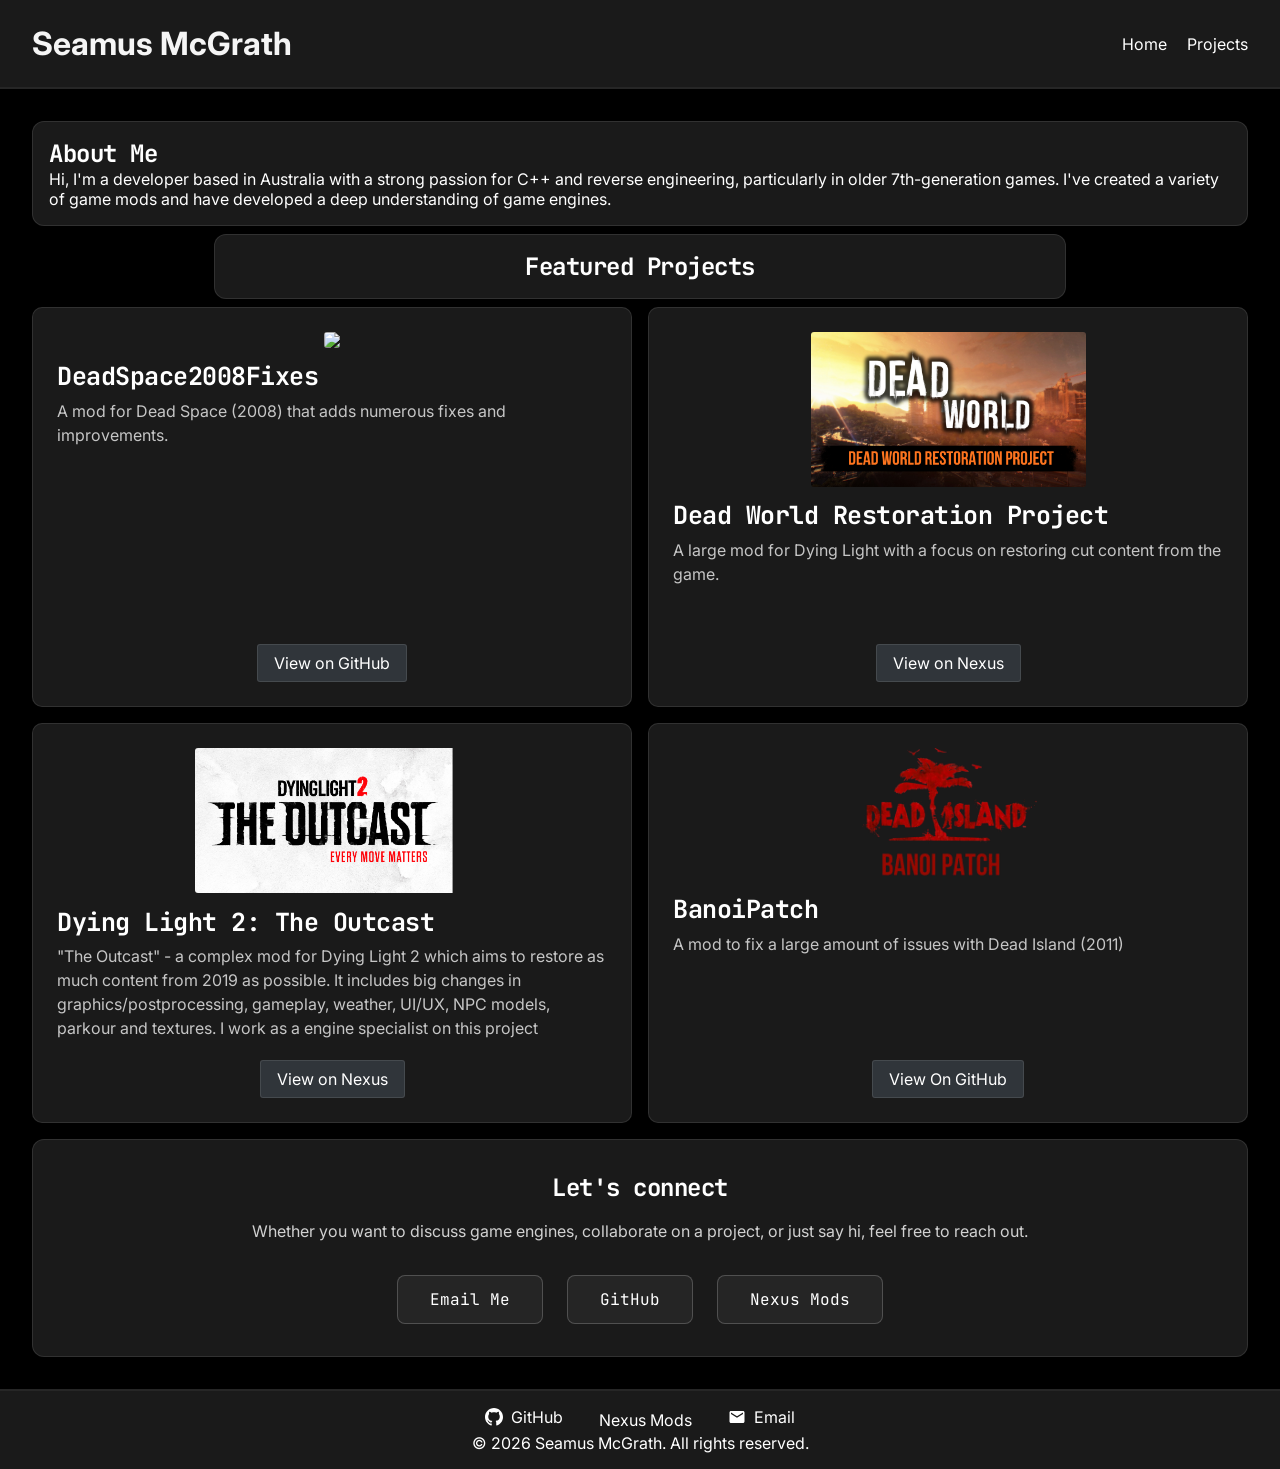
==== commit 77871e4f: "Updated" ====
--- a/index.html
+++ b/index.html
@@ -50,9 +50,10 @@
                 <a href="https://www.nexusmods.com/dyinglight/mods/1419">View on Nexus</a>
             </div>
                 <div class="project-card">
-                <h2>D3D9toEx</h2>
-                <p>A Direct3D 9 to Direct3D 9Ex translation wrapper for Windows games</p>
-                <a href="https://github.com/seamusduncmcgrath/DX9toEx">View On GitHub</a>
+                <img src="images/banoipatch.png">
+                <h2>BanoiPatch</h2>
+                <p>A mod to fix a large amount of issues with Dead Island (2011)</p>
+                <a href="https://github.com/seamusduncmcgrath/BanoiPatch">View On GitHub</a>
             </div>
         </div>
 
